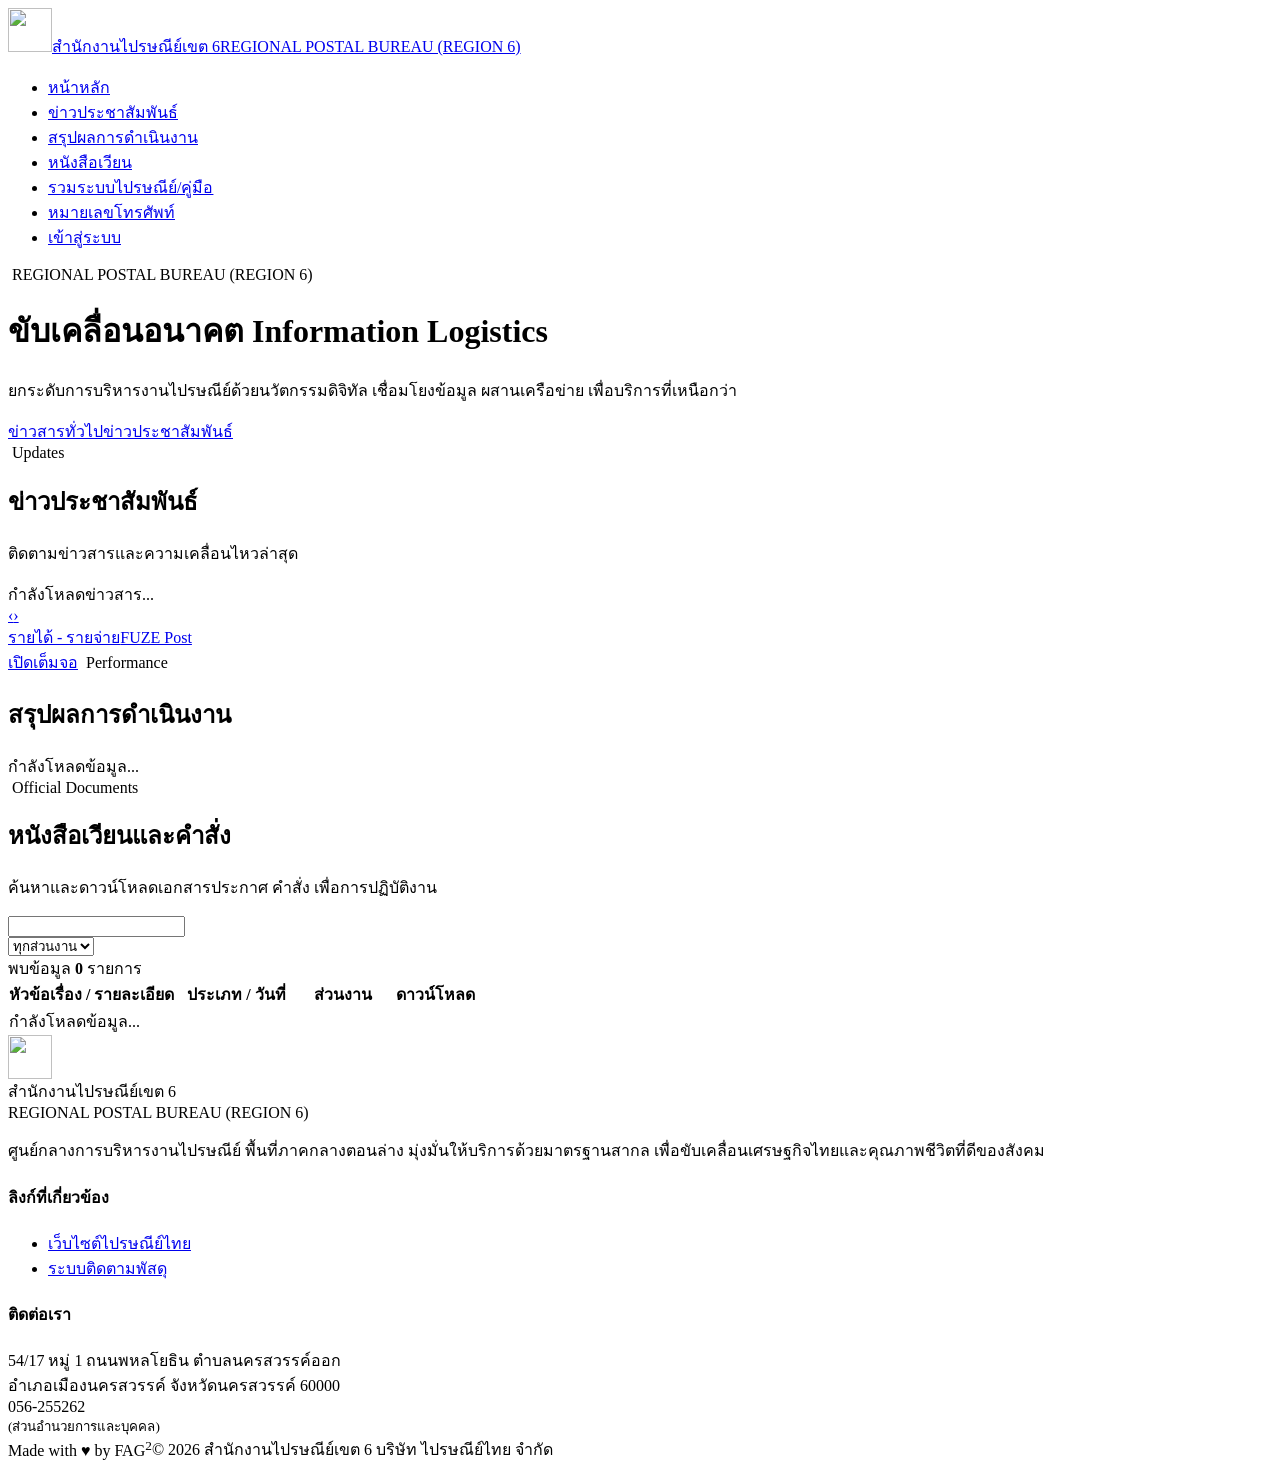
==== index.html @ f8a67f60 "Add files via upload" ====
<!DOCTYPE html PUBLIC "-//W3C//DTD XHTML 1.0 Transitional//EN" "http://www.w3.org/TR/xhtml1/DTD/xhtml1-transitional.dtd">
<html xmlns="http://www.w3.org/1999/xhtml" lang="th">
<head>
<meta http-equiv="Content-Type" content="text/html; charset=utf-8" />
<meta http-equiv="X-UA-Compatible" content="IE=edge" />
<title>สำนักงานไปรษณีย์เขต 6</title>
<link rel="stylesheet" type="text/css" href="css/style.css" />
</head>
<body>

<div id="header"><div class="in">
  <div id="logo"><a href="index.html"><img src="images/logo.png" width="44" height="44" alt="" /><span class="th">สำนักงานไปรษณีย์เขต 6</span><span class="en">REGIONAL POSTAL BUREAU (REGION 6)</span></a></div>
  <ul id="nav">
    <li><a href="index.html" class="on">หน้าหลัก</a></li>
    <li><a href="#news">ข่าวประชาสัมพันธ์</a></li>
    <li><a href="#dashboard">สรุปผลการดำเนินงาน</a></li>
    <li><a href="#circular">หนังสือเวียน</a></li>
    <li><a href="postal-systems.html">รวมระบบไปรษณีย์/คู่มือ</a></li>
    <li><a href="phone-numbers.html">หมายเลขโทรศัพท์</a></li>
    <li><a href="#" id="login-link">เข้าสู่ระบบ</a></li>
  </ul>
</div></div>

<div id="hero">
  <div class="photo"></div>
  <div class="txt">
    <div class="badge"><span class="dot">&nbsp;</span>REGIONAL POSTAL BUREAU (REGION 6)</div>
    <h1>ขับเคลื่อนอนาคต Information Logistics</h1>
    <p>ยกระดับการบริหารงานไปรษณีย์ด้วยนวัตกรรมดิจิทัล เชื่อมโยงข้อมูล ผสานเครือข่าย เพื่อบริการที่เหนือกว่า</p>
  </div>
  <div class="fade"></div>
</div>

<div class="section" id="news"><div class="wrap">
  <div class="sec-head">
    <div class="seg" id="news-seg">
      <a href="#" onclick="return setNews('ทั่วไป', this);">ข่าวสารทั่วไป</a><a href="#" class="on" onclick="return setNews('ประชาสัมพันธ์', this);">ข่าวประชาสัมพันธ์</a>
    </div>
    <span class="pillbadge"><span class="dot">&nbsp;</span>Updates</span>
    <h2>ข่าวประชาสัมพันธ์</h2>
    <p>ติดตามข่าวสารและความเคลื่อนไหวล่าสุด</p>
    <div class="clear"></div>
  </div>
  <div id="news-view"><div id="news-track"><div class="empty" style="width:1040px">กำลังโหลดข่าวสาร...</div></div></div>
  <div class="slidebtns"><a href="#" onclick="return slide(-1);">&lsaquo;</a><a href="#" onclick="return slide(1);">&rsaquo;</a></div>
</div></div>

<div class="section gray" id="dashboard"><div class="wrap">
  <div class="sec-head">
    <div class="seg red" id="dash-seg">
      <a href="#" class="on" onclick="return setDash(0, this);">รายได้ - รายจ่าย</a><a href="#" onclick="return setDash(1, this);">FUZE Post</a>
    </div>
    <a class="btn-white" id="dash-full" href="#">เปิดเต็มจอ</a>
    <span class="pillbadge"><span class="dot">&nbsp;</span>Performance</span>
    <h2>สรุปผลการดำเนินงาน</h2>
    <div class="clear"></div>
  </div>
  <div class="dash-frame" id="dash-box"><div class="empty">กำลังโหลดข้อมูล...</div></div>
</div></div>

<div class="section" id="circular"><div class="wrap">
  <div class="sec-head">
    <span class="pillbadge"><span class="dot">&nbsp;</span>Official Documents</span>
    <h2>หนังสือเวียนและคำสั่ง</h2>
    <p>ค้นหาและดาวน์โหลดเอกสารประกาศ คำสั่ง เพื่อการปฏิบัติงาน</p>
  </div>
  <div class="docbox">
    <div class="dochead">
      <div class="searchbox"><span class="ic"></span><input type="text" id="circ-q" onkeyup="renderCirc();" onchange="renderCirc();" /></div>
      <div class="selbox"><select id="circ-dept" onchange="renderCirc();"><option value="">ทุกส่วนงาน</option></select></div>
      <div class="countbox" id="circ-count">พบข้อมูล <b>0</b> รายการ</div>
      <div class="clear"></div>
    </div>
    <div class="doctable">
      <table class="docs" cellspacing="0">
        <thead><tr><th>หัวข้อเรื่อง / รายละเอียด</th><th class="c" width="120">ประเภท / วันที่</th><th class="c" width="90">ส่วนงาน</th><th class="c" width="90">ดาวน์โหลด</th></tr></thead>
        <tbody id="circ-body"><tr><td colspan="4" class="empty">กำลังโหลดข้อมูล...</td></tr></tbody>
      </table>
    </div>
  </div>
</div></div>

<div id="footer"><div class="wrap">
  <div class="c1">
    <div class="flogo"><img src="images/logo.png" width="44" height="44" alt="" /><div class="th">สำนักงานไปรษณีย์เขต 6</div><div class="en">REGIONAL POSTAL BUREAU (REGION 6)</div><div class="clear"></div></div>
    <p class="desc">ศูนย์กลางการบริหารงานไปรษณีย์ พื้นที่ภาคกลางตอนล่าง มุ่งมั่นให้บริการด้วยมาตรฐานสากล เพื่อขับเคลื่อนเศรษฐกิจไทยและคุณภาพชีวิตที่ดีของสังคม</p>
  </div>
  <div class="c2"><h4>ลิงก์ที่เกี่ยวข้อง</h4><ul class="lk"><li><a href="#">เว็บไซต์ไปรษณีย์ไทย</a></li><li><a href="#">ระบบติดตามพัสดุ</a></li></ul></div>
  <div class="c3"><h4>ติดต่อเรา</h4>
    <div class="ct"><span class="ico pin"></span>54/17 หมู่ 1 ถนนพหลโยธิน ตำบลนครสวรรค์ออก<br />อำเภอเมืองนครสวรรค์ จังหวัดนครสวรรค์ 60000</div>
    <div class="ct"><span class="ico tel"></span><span class="num">056-255262</span><br /><small>(ส่วนอำนวยการและบุคคล)</small></div>
  </div>
  <div class="clear"></div>
  <div class="copy"><span class="r">Made with &hearts; by FAG<sup>2</sup></span>&copy; 2026 สำนักงานไปรษณีย์เขต 6 บริษัท ไปรษณีย์ไทย จำกัด</div>
</div></div>

<script type="text/javascript" src="js/data.js"></script>
<script type="text/javascript" src="js/content.js"></script>
<script type="text/javascript" src="js/main.js"></script>
</body>
</html>
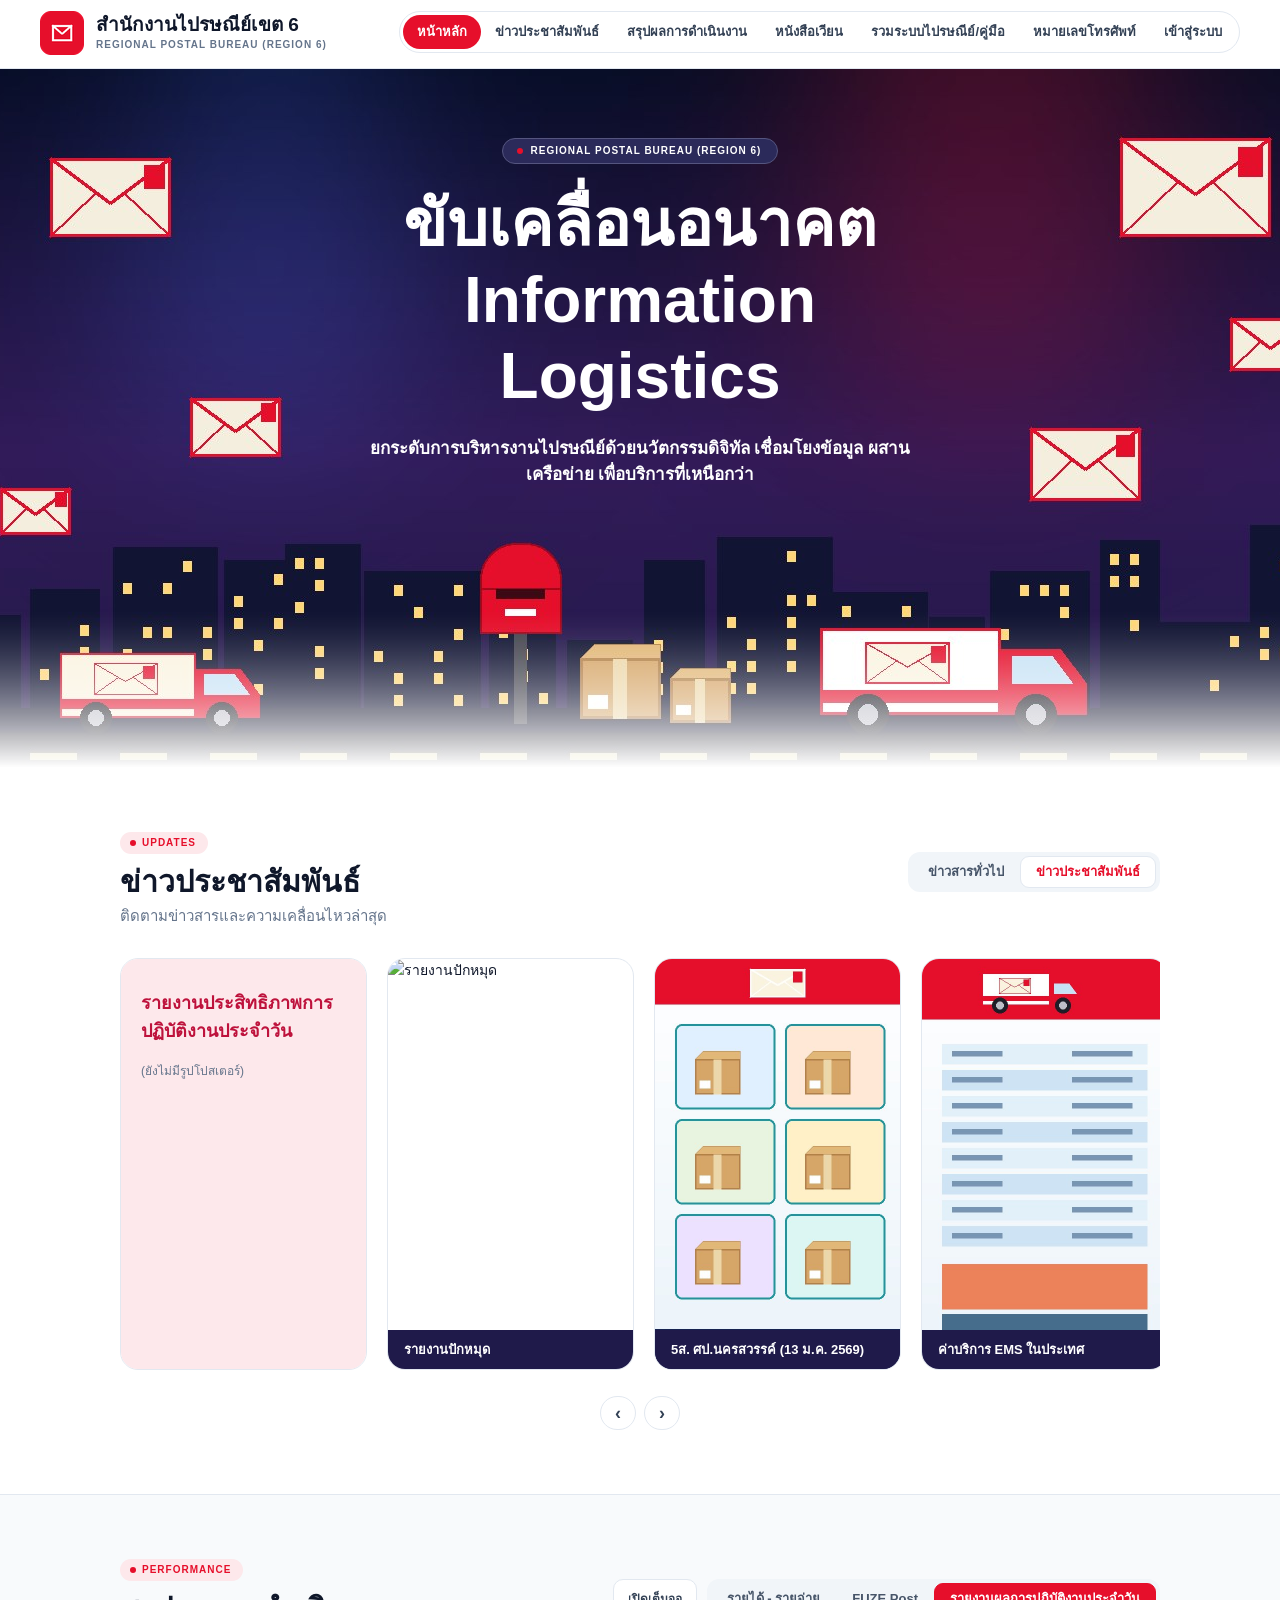
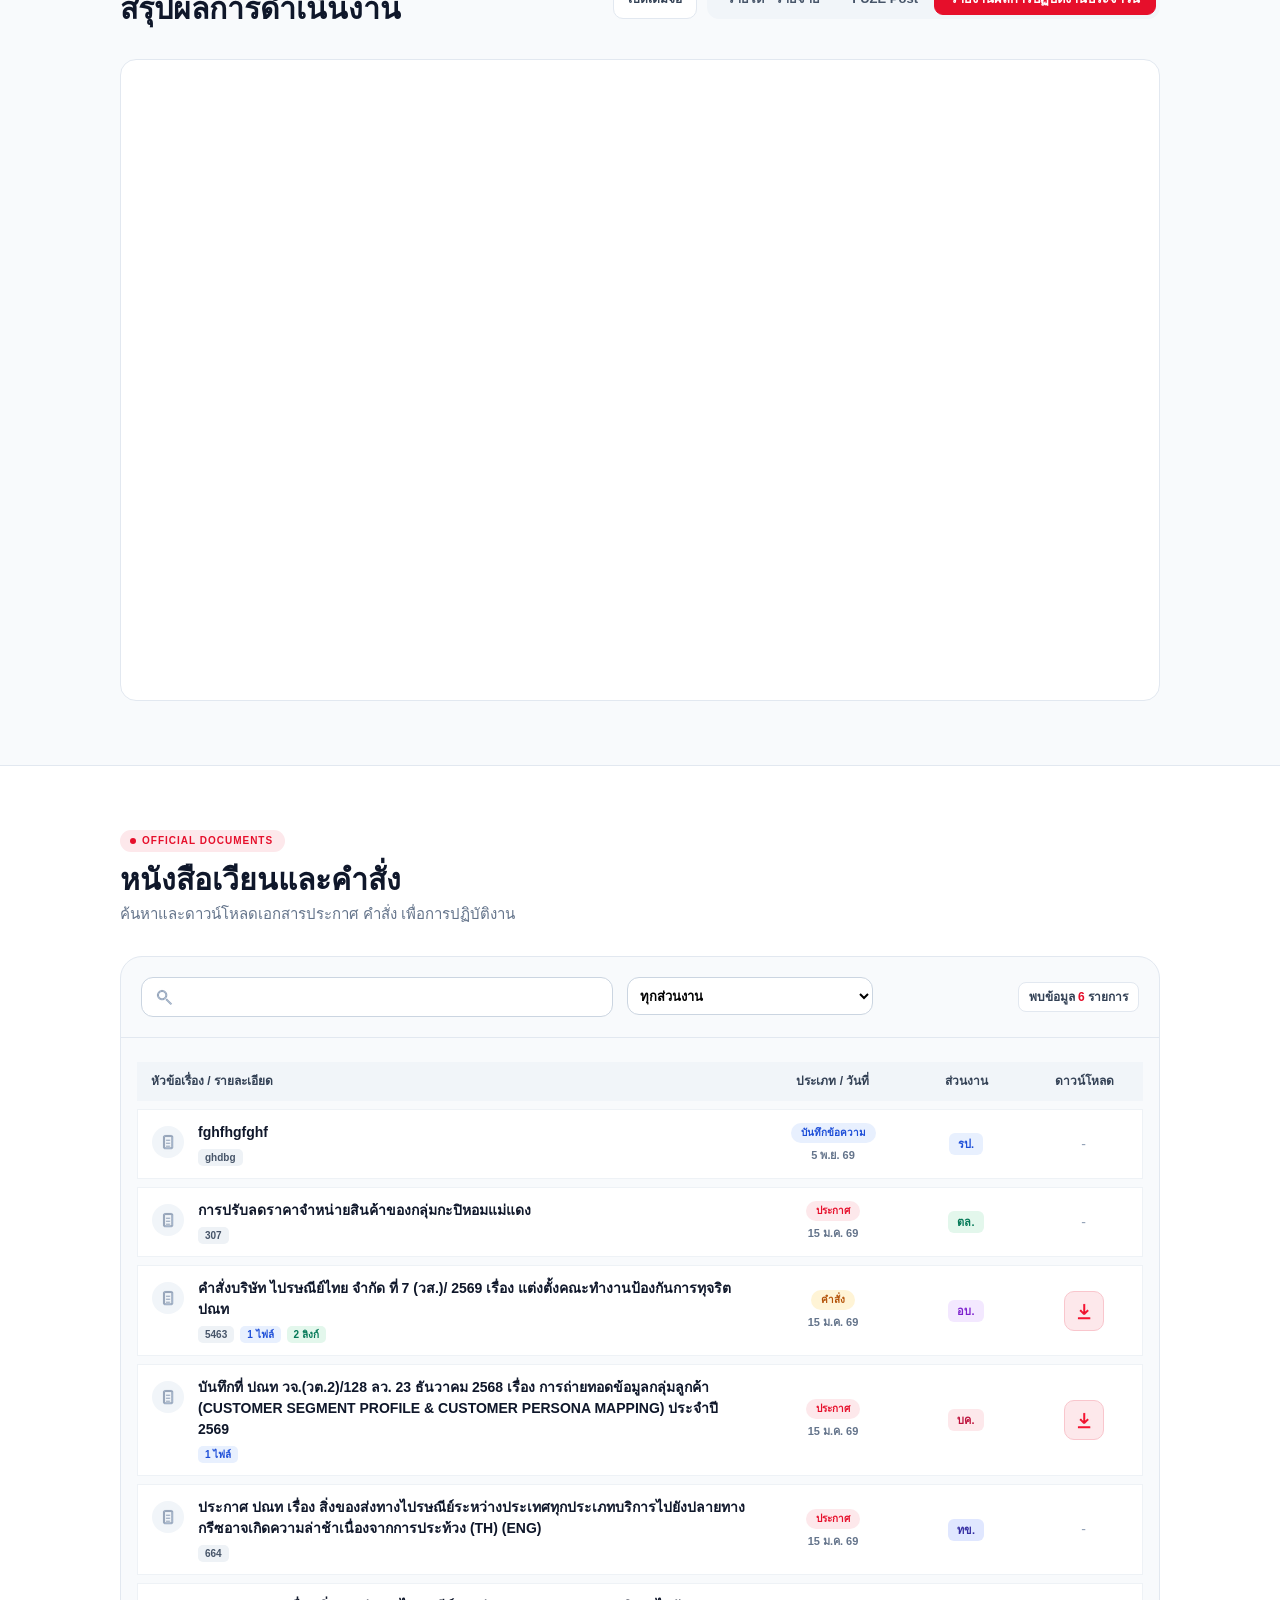
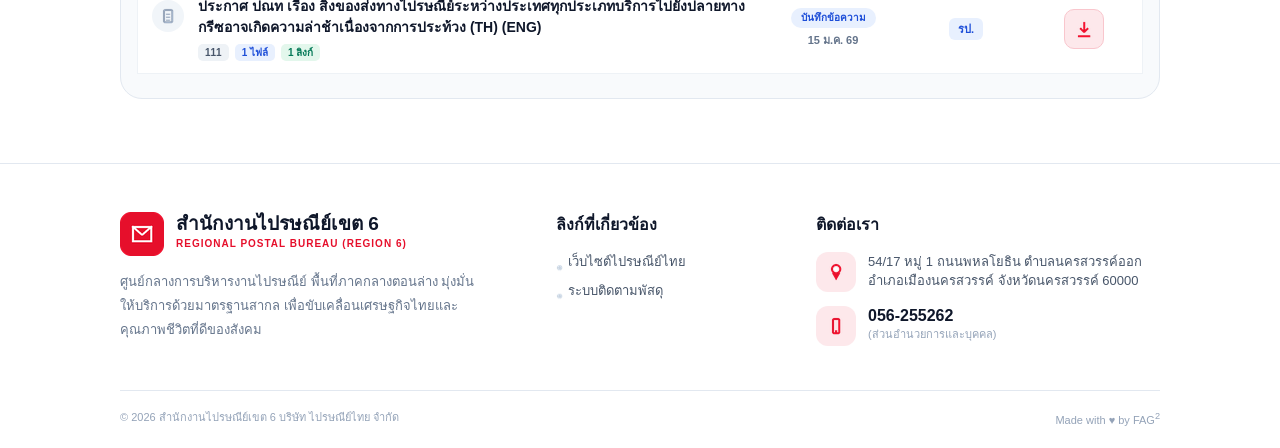
==== commit 43db75c0: "Add files via upload" ====
--- a/index.html
+++ b/index.html
@@ -47,9 +47,7 @@
 
 <div class="section gray" id="dashboard"><div class="wrap">
   <div class="sec-head">
-    <div class="seg red" id="dash-seg">
-      <a href="#" class="on" onclick="return setDash(0, this);">รายได้ - รายจ่าย</a><a href="#" onclick="return setDash(1, this);">FUZE Post</a>
-    </div>
+    <div class="seg red" id="dash-seg"></div>
     <a class="btn-white" id="dash-full" href="#">เปิดเต็มจอ</a>
     <span class="pillbadge"><span class="dot">&nbsp;</span>Performance</span>
     <h2>สรุปผลการดำเนินงาน</h2>
--- a/css/style.css
+++ b/css/style.css
@@ -0,0 +1,196 @@
+/* สำนักงานไปรษณีย์เขต 6 - CSS 2.1 รองรับ IE7/IE8 (คุณสมบัติใหม่ เช่น มุมโค้ง/เงา จะแสดงเมื่อเบราว์เซอร์รองรับเท่านั้น) */
+html, body { margin: 0; padding: 0; }
+body { font-family: Tahoma, "Microsoft Sans Serif", Arial, sans-serif; font-size: 14px; line-height: 1.6; color: #0f172a; background: #ffffff; min-width: 1080px; padding-top: 68px; }
+img { border: 0; }
+a { color: #e60f2b; text-decoration: none; }
+a:hover { text-decoration: underline; }
+h1, h2, h3, h4, p { margin: 0; padding: 0; }
+ul { margin: 0; padding: 0; list-style: none; }
+form { margin: 0; }
+.clear { clear: both; height: 0; font-size: 0; line-height: 0; overflow: hidden; }
+.wrap { width: 1040px; margin: 0 auto; position: relative; }
+.fl { float: left; }
+.fr { float: right; }
+
+/* ===== header ===== */
+#header { position: fixed; _position: absolute; top: 0; left: 0; width: 100%; height: 68px; background: #ffffff; border-bottom: 1px solid #e2e8f0; z-index: 100; }
+#header .in { width: 1200px; margin: 0 auto; position: relative; height: 68px; }
+#logo { position: absolute; left: 0; top: 11px; white-space: nowrap; width: 420px; }
+#logo a { text-decoration: none; display: block; }
+#logo img { float: left; margin-right: 12px; }
+#logo .th { display: block; font-size: 19px; font-weight: bold; color: #0f172a; line-height: 24px; padding-top: 2px; }
+#logo .en { display: block; font-size: 10px; color: #64748b; font-weight: bold; letter-spacing: 1px; line-height: 16px; }
+#nav { position: absolute; right: 0; top: 11px; background: #ffffff; border: 1px solid #e2e8f0; border-radius: 24px; padding: 3px; }
+#nav li { float: left; }
+#nav li a { display: block; padding: 0 14px; line-height: 34px; font-size: 13px; font-weight: bold; color: #334155; text-decoration: none; border-radius: 17px; }
+#nav li a:hover { color: #e60f2b; }
+#nav li a.on { background: #e60f2b; color: #ffffff; }
+
+/* ===== hero ===== */
+#hero { position: relative; height: 700px; background: #1a1442 url(../images/hero-bg.png) repeat-x 0 0; text-align: center; overflow: hidden; }
+#hero .photo { position: absolute; left: 0; top: 0; width: 100%; height: 700px; background: url(../images/hero.jpg) no-repeat center top; }
+#hero .fade { position: absolute; left: 0; bottom: 0; width: 100%; height: 160px; background: url(../images/hero-fade.png) repeat-x 0 0; }
+#hero .txt { position: relative; padding-top: 70px; z-index: 2; }
+#hero .badge { display: inline-block; *display: inline; zoom: 1; background: #2b2a5a; border: 1px solid #55557f; color: #ffffff; font-size: 10px; font-weight: bold; letter-spacing: 1px; padding: 4px 16px 4px 14px; border-radius: 14px; margin-bottom: 22px; }
+#hero .badge .dot { display: inline-block; *display: inline; zoom: 1; width: 6px; height: 6px; background: #e60f2b; border-radius: 3px; margin-right: 8px; font-size: 0; line-height: 0; vertical-align: middle; }
+#hero h1 { font-size: 64px; line-height: 76px; color: #ffffff; font-weight: bold; width: 640px; margin: 0 auto 22px auto; }
+#hero p { font-size: 17px; line-height: 26px; color: #ffffff; font-weight: bold; width: 560px; margin: 0 auto; }
+
+/* ===== sections ===== */
+.section { padding: 64px 0; }
+.section.gray { background: #f8fafc; border-top: 1px solid #e2e8f0; border-bottom: 1px solid #e2e8f0; }
+.sec-head { margin-bottom: 30px; }
+.pillbadge { display: inline-block; *display: inline; zoom: 1; background: #fde8eb; color: #e60f2b; font-size: 10px; font-weight: bold; letter-spacing: 1px; padding: 3px 12px 3px 10px; border-radius: 12px; text-transform: uppercase; margin-bottom: 8px; }
+.pillbadge .dot { display: inline-block; *display: inline; zoom: 1; width: 6px; height: 6px; background: #e60f2b; border-radius: 3px; margin-right: 6px; font-size: 0; line-height: 0; vertical-align: middle; }
+.sec-head h2 { font-size: 30px; line-height: 40px; font-weight: bold; color: #0f172a; }
+.sec-head p { color: #64748b; font-size: 15px; margin-top: 2px; }
+
+/* segmented toggle */
+.seg { float: right; background: #f1f5f9; border-radius: 12px; padding: 4px; margin-top: 20px; }
+.seg a { float: left; padding: 0 16px; line-height: 32px; font-size: 13px; font-weight: bold; color: #475569; text-decoration: none; border-radius: 9px; }
+.seg a.on { background: #ffffff; color: #e60f2b; border: 1px solid #e2e8f0; line-height: 30px; padding: 0 15px; }
+.seg.red a.on { background: #e60f2b; color: #ffffff; border-color: #e60f2b; }
+.btn-white { float: right; margin: 20px 10px 0 0; background: #ffffff; border: 1px solid #e2e8f0; border-radius: 10px; padding: 0 14px; line-height: 38px; font-size: 12px; font-weight: bold; color: #334155; text-decoration: none; }
+.btn-white:hover { color: #e60f2b; text-decoration: none; }
+
+/* ===== news slider ===== */
+#news-view { width: 1040px; height: 424px; overflow: hidden; position: relative; }
+#news-track { position: absolute; left: 0; top: 0; height: 424px; }
+.ncard { float: left; width: 245px; height: 410px; margin: 0 20px 0 0; background: #ffffff; border: 1px solid #e2e8f0; border-radius: 18px; overflow: hidden; }
+.ncard a { display: block; width: 245px; height: 410px; text-decoration: none; color: #0f172a; }
+.ncard { position: relative; }
+.ncard .cap { position: absolute; left: 0; bottom: 0; width: 213px; padding: 10px 16px; background: #1f1a4a; color: #ffffff; font-size: 13px; font-weight: bold; line-height: 19px; }
+.ncard img { display: block; width: 245px; height: 410px; }
+.ncard .ph { padding: 30px 20px; height: 350px; background: #fde8eb; color: #be123c; font-size: 18px; font-weight: bold; line-height: 28px; }
+.ncard .ph small { display: block; margin-top: 12px; font-size: 12px; color: #64748b; font-weight: normal; }
+.slidebtns { text-align: center; margin-top: 14px; }
+.slidebtns a { display: inline-block; *display: inline; zoom: 1; width: 34px; line-height: 32px; margin: 0 4px; background: #ffffff; border: 1px solid #e2e8f0; border-radius: 17px; color: #334155; font-size: 18px; font-weight: bold; text-decoration: none; }
+.slidebtns a:hover { background: #e60f2b; color: #ffffff; border-color: #e60f2b; }
+
+/* ===== dashboard ===== */
+.dash-frame { background: #ffffff; border: 1px solid #e2e8f0; border-radius: 16px; padding: 0; overflow: hidden; height: 640px; text-align: center; }
+.dash-frame iframe { width: 100%; height: 640px; border: 0; }
+.dash-frame .empty { padding-top: 260px; }
+
+/* ===== documents ===== */
+.docbox { background: #f8fafc; border: 1px solid #e2e8f0; border-radius: 22px; padding: 0; }
+.dochead { padding: 20px; border-bottom: 1px solid #e2e8f0; }
+.searchbox { float: left; width: 470px; height: 38px; background: #ffffff; border: 1px solid #cbd5e1; border-radius: 12px; position: relative; }
+.searchbox .ic { position: absolute; left: 12px; top: 9px; width: 20px; height: 20px; background: url(../images/i-search.png) no-repeat; }
+.searchbox input { position: absolute; left: 40px; top: 0; width: 420px; height: 36px; border: 0; background: transparent; font-family: Tahoma, Arial, sans-serif; font-size: 13px; padding: 0; line-height: 36px; outline: none; }
+.selbox { float: left; margin-left: 14px; }
+.selbox select { width: 246px; height: 38px; border: 1px solid #cbd5e1; border-radius: 12px; background: #ffffff; font-family: Tahoma, Arial, sans-serif; font-size: 13px; font-weight: bold; padding: 7px 8px; }
+.countbox { float: right; background: #ffffff; border: 1px solid #e2e8f0; border-radius: 8px; padding: 0 10px; line-height: 28px; margin-top: 5px; font-size: 12px; font-weight: bold; color: #334155; }
+.countbox b { color: #e60f2b; }
+.doctable { margin: 16px; }
+table.docs { width: 100%; border-collapse: separate; border-spacing: 0 8px; }
+table.docs th { background: #f1f5f9; color: #334155; font-size: 12px; font-weight: bold; text-align: left; padding: 10px 14px; }
+table.docs td { background: #ffffff; padding: 12px 14px; vertical-align: middle; border-top: 1px solid #eef2f6; border-bottom: 1px solid #eef2f6; }
+table.docs td.first { border-left: 1px solid #eef2f6; }
+table.docs td.last { border-right: 1px solid #eef2f6; }
+table.docs td.c, table.docs th.c { text-align: center; }
+.docicon { float: left; width: 32px; height: 32px; margin: 4px 14px 0 0; background: #f1f5f9 url(../images/i-doc.png) no-repeat center center; border-radius: 16px; }
+.doctitle { margin-left: 46px; font-weight: bold; font-size: 14px; line-height: 21px; color: #0f172a; }
+.doctitle a { color: #0f172a; }
+.chips { margin: 6px 0 0 46px; }
+.chip { display: inline-block; *display: inline; zoom: 1; font-size: 10px; font-weight: bold; padding: 0 7px; line-height: 17px; border-radius: 5px; background: #eef2f6; color: #475569; margin-right: 6px; }
+.chip.file { background: #e8f0fe; color: #1d4ed8; }
+.chip.link { background: #e3f7ec; color: #047857; }
+.tpill { display: inline-block; *display: inline; zoom: 1; font-size: 10px; font-weight: bold; padding: 0 10px; line-height: 20px; border-radius: 10px; }
+.tp1 { background: #e8f0fe; color: #1d4ed8; }
+.tp2 { background: #fde8eb; color: #e60f2b; }
+.tp3 { background: #fff4d6; color: #b45309; }
+.tdate { font-size: 11px; font-weight: bold; color: #64748b; margin-top: 4px; }
+.dpill { display: inline-block; *display: inline; zoom: 1; font-size: 11px; font-weight: bold; padding: 0 9px; line-height: 22px; border-radius: 6px; }
+.dp1 { background: #e8f0fe; color: #1d4ed8; }
+.dp2 { background: #e0e7ff; color: #3730a3; }
+.dp3 { background: #e3f7ec; color: #047857; }
+.dp4 { background: #fde8eb; color: #be123c; }
+.dp5 { background: #f3e8ff; color: #7e22ce; }
+.dp6 { background: #fff4d6; color: #b45309; }
+.dp7 { background: #e0f2fe; color: #0369a1; }
+.dlbtn { display: inline-block; *display: inline; zoom: 1; width: 38px; height: 38px; background: #fde8eb url(../images/i-dl.png) no-repeat center center; border: 1px solid #f9c6cd; border-radius: 10px; }
+.dash { color: #94a3b8; }
+.empty { text-align: center; color: #94a3b8; padding: 30px 0; }
+
+/* ===== footer ===== */
+#footer { background: #ffffff; border-top: 1px solid #e2e8f0; padding: 48px 0 0 0; }
+#footer .c1 { float: left; width: 360px; margin-right: 76px; }
+#footer .c2 { float: left; width: 200px; margin-right: 60px; }
+#footer .c3 { float: left; width: 340px; }
+#footer .flogo { margin-bottom: 14px; }
+#footer .flogo img { float: left; margin-right: 12px; }
+#footer .flogo .th { font-size: 19px; font-weight: bold; line-height: 24px; color: #0f172a; }
+#footer .flogo .en { font-size: 10px; font-weight: bold; color: #e60f2b; letter-spacing: 1px; }
+#footer p.desc { color: #64748b; font-size: 13px; line-height: 24px; }
+#footer h4 { font-size: 16px; font-weight: bold; margin-bottom: 14px; color: #0f172a; }
+#footer .lk li { margin-bottom: 8px; padding-left: 12px; font-size: 13px; background: url(../images/dot.png) no-repeat 0 8px; }
+#footer .lk li a { color: #475569; }
+#footer .ct { position: relative; padding-left: 52px; margin-bottom: 14px; min-height: 40px; _height: 40px; color: #475569; font-size: 13px; line-height: 19px; }
+#footer .ct .ico { position: absolute; left: 0; top: 0; width: 40px; height: 40px; background: #fde8eb no-repeat center center; border-radius: 12px; }
+#footer .ct .ico.pin { background-image: url(../images/i-pin.png); }
+#footer .ct .ico.tel { background-image: url(../images/i-phone.png); }
+#footer .ct .num { font-size: 16px; font-weight: bold; color: #0f172a; }
+#footer .ct small { color: #94a3b8; font-size: 11px; }
+#footer .copy { border-top: 1px solid #e2e8f0; margin-top: 30px; padding: 18px 0 22px 0; font-size: 11px; color: #94a3b8; }
+#footer .copy .r { float: right; }
+
+/* ===== sub pages ===== */
+.band { height: 230px; background: #1a1442 url(../images/hero-bg.png) repeat-x 0 0; text-align: center; position: relative; }
+.band .fade { position: absolute; left: 0; bottom: 0; width: 100%; height: 90px; background: url(../images/hero-fade.png) repeat-x 0 0; }
+.band .txt { position: relative; z-index: 2; padding-top: 46px; }
+.band .badge { display: inline-block; *display: inline; zoom: 1; color: #ff5d70; font-size: 10px; font-weight: bold; letter-spacing: 1px; padding: 2px 14px; border-radius: 12px; background: #2b2a5a; margin-bottom: 8px; }
+.band h1 { font-size: 40px; line-height: 52px; color: #ffffff; }
+.searchcard { width: 520px; margin: -40px auto 28px auto; background: #ffffff; border: 1px solid #e2e8f0; border-radius: 22px; padding: 18px 22px 22px 22px; position: relative; z-index: 3; }
+.searchcard label { display: block; font-size: 11px; font-weight: bold; color: #64748b; margin-bottom: 6px; }
+.searchcard .searchbox { float: none; width: 518px; background: #f8fafc; }
+.searchcard .searchbox input { width: 470px; }
+table.phones { width: 100%; border-collapse: collapse; background: #ffffff; border: 1px solid #e2e8f0; }
+table.phones th { background: #f8fafc; font-size: 11px; font-weight: bold; color: #64748b; text-align: left; padding: 12px 14px; border-bottom: 1px solid #e2e8f0; }
+table.phones td { padding: 12px 14px; border-bottom: 1px solid #f1f5f9; font-size: 13px; }
+table.phones td.nm { font-weight: bold; }
+table.phones td.tel { color: #e60f2b; font-weight: bold; font-size: 14px; }
+table.phones tr.row:hover td { background: #fff7f8; }
+.zip { display: inline-block; *display: inline; zoom: 1; background: #f1f5f9; color: #475569; font-size: 11px; padding: 0 8px; line-height: 20px; border-radius: 5px; }
+
+/* postal systems hub */
+#hubbar { position: fixed; _position: absolute; top: 0; left: 0; width: 100%; height: 56px; background: #ffffff; border-top: 3px solid #e60f2b; border-bottom: 1px solid #e2e8f0; z-index: 100; }
+#hubbar .wrap { width: 1160px; }
+#hubbar .back { position: absolute; left: 0; top: 11px; width: 36px; height: 36px; border-radius: 18px; background: #f1f5f9 url(../images/i-back.png) no-repeat center center; }
+#hubbar .ttl { position: absolute; left: 56px; top: 8px; white-space: nowrap; }
+#hubbar .ttl img { float: left; margin-right: 8px; margin-top: 4px; }
+#hubbar .ttl b { display: block; font-size: 15px; line-height: 20px; color: #0f172a; }
+#hubbar .ttl span { display: block; font-size: 9px; font-weight: bold; letter-spacing: 1px; color: #64748b; line-height: 12px; }
+#hubbar .searchbox { position: absolute; right: 0; top: 7px; width: 310px; height: 34px; background: #f1f5f9; border-color: #e2e8f0; }
+#hubbar .searchbox .ic { top: 7px; }
+#hubbar .searchbox input { width: 260px; height: 32px; line-height: 32px; }
+body.hub { padding-top: 60px; background: #ffffff; }
+#side { float: left; width: 220px; padding-top: 42px; }
+#side a { display: block; padding: 8px 10px; margin-bottom: 4px; font-size: 13px; font-weight: bold; color: #334155; text-decoration: none; border-radius: 8px; }
+#side a:hover, #side a.on { background: #fde8eb; color: #e60f2b; }
+#main { float: left; width: 800px; margin-left: 60px; padding-top: 28px; }
+.filter { margin-bottom: 24px; padding-bottom: 14px; border-bottom: 1px solid #eef2f6; font-size: 12px; color: #64748b; font-weight: bold; }
+.filter a { display: inline-block; *display: inline; zoom: 1; margin-left: 8px; padding: 0 16px; line-height: 28px; border: 1px solid #cbd5e1; border-radius: 15px; color: #334155; text-decoration: none; background: #ffffff; }
+.filter a.on { background: #0f172a; border-color: #0f172a; color: #ffffff; }
+.grp { margin-bottom: 40px; }
+.grp .gh { margin-bottom: 14px; }
+.grp .gh .gi { float: left; width: 38px; height: 38px; border: 1px solid #e2e8f0; border-radius: 10px; background: #fff url(../images/i-mail.png) no-repeat center center; margin-right: 14px; margin-top: 2px; }
+.grp .gh h2 { font-size: 22px; line-height: 28px; font-weight: bold; }
+.grp .gh p { color: #64748b; font-size: 12px; }
+.sub { font-size: 11px; font-weight: bold; color: #64748b; letter-spacing: 1px; margin: 16px 0 10px 0; text-transform: uppercase; }
+.sitem { float: left; width: 232px; height: 48px; margin: 0 12px 12px 0; background: #ffffff; border: 1px solid #e2e8f0; border-radius: 12px; padding: 0; position: relative; }
+.sitem a { display: block; padding: 8px 30px 0 52px; height: 40px; color: #0f172a; text-decoration: none; overflow: hidden; }
+.sitem .ico { position: absolute; left: 10px; top: 8px; width: 32px; height: 32px; border-radius: 16px; background: #fde8eb url(../images/i-globe.png) no-repeat center center; }
+.sitem .ico.d { background: #e8f0fe url(../images/i-doc-blue.png) no-repeat center center; }
+.sitem b { display: block; font-size: 12px; line-height: 18px; white-space: nowrap; overflow: hidden; }
+.sitem small { display: block; font-size: 10px; color: #64748b; line-height: 14px; }
+.sitem .st { position: absolute; right: 8px; top: 8px; width: 20px; height: 20px; background: url(../images/i-star.png) no-repeat; }
+
+/* ป๊อปอัปขยายรูปข่าว */
+#lb { display: none; position: fixed; left: 0; top: 0; width: 100%; height: 100%; z-index: 9999; }
+#lb .lb-bg { position: absolute; left: 0; top: 0; width: 100%; height: 100%; background: #000000; opacity: 0.8; filter: alpha(opacity=80); cursor: pointer; }
+#lb .lb-box { position: absolute; left: 50%; top: 50%; text-align: center; }
+#lb img { display: block; margin: 0 auto; background: #ffffff; border: 4px solid #ffffff; }
+#lb .lb-cap { margin-top: 10px; color: #ffffff; font-size: 15px; font-weight: bold; line-height: 22px; }
+#lb .lb-link { display: inline-block; margin-left: 14px; padding: 3px 14px; background: #e60f2b; color: #ffffff; font-size: 13px; text-decoration: none; border-radius: 12px; }
+#lb .lb-x { position: absolute; right: -14px; top: -14px; width: 30px; height: 30px; line-height: 28px; background: #e60f2b; color: #ffffff; font-size: 22px; font-weight: bold; text-align: center; text-decoration: none; border-radius: 15px; z-index: 2; }
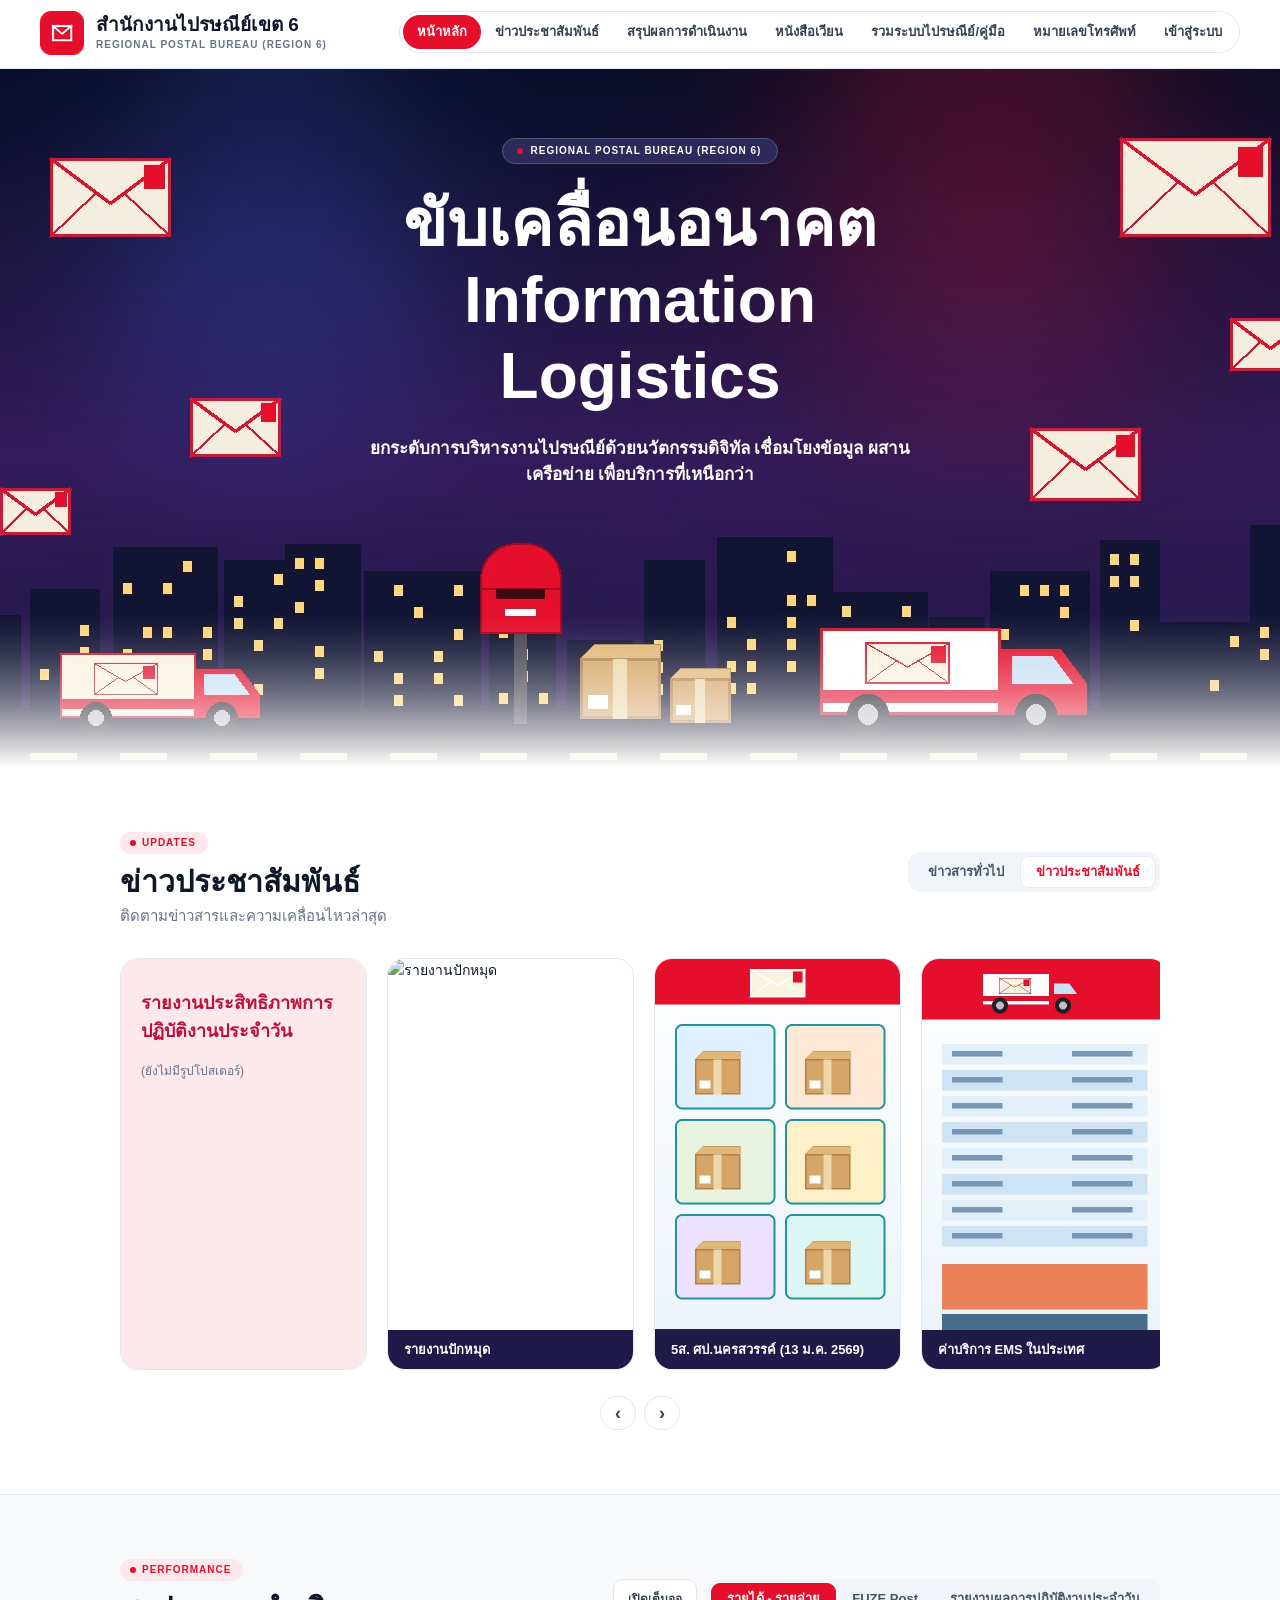
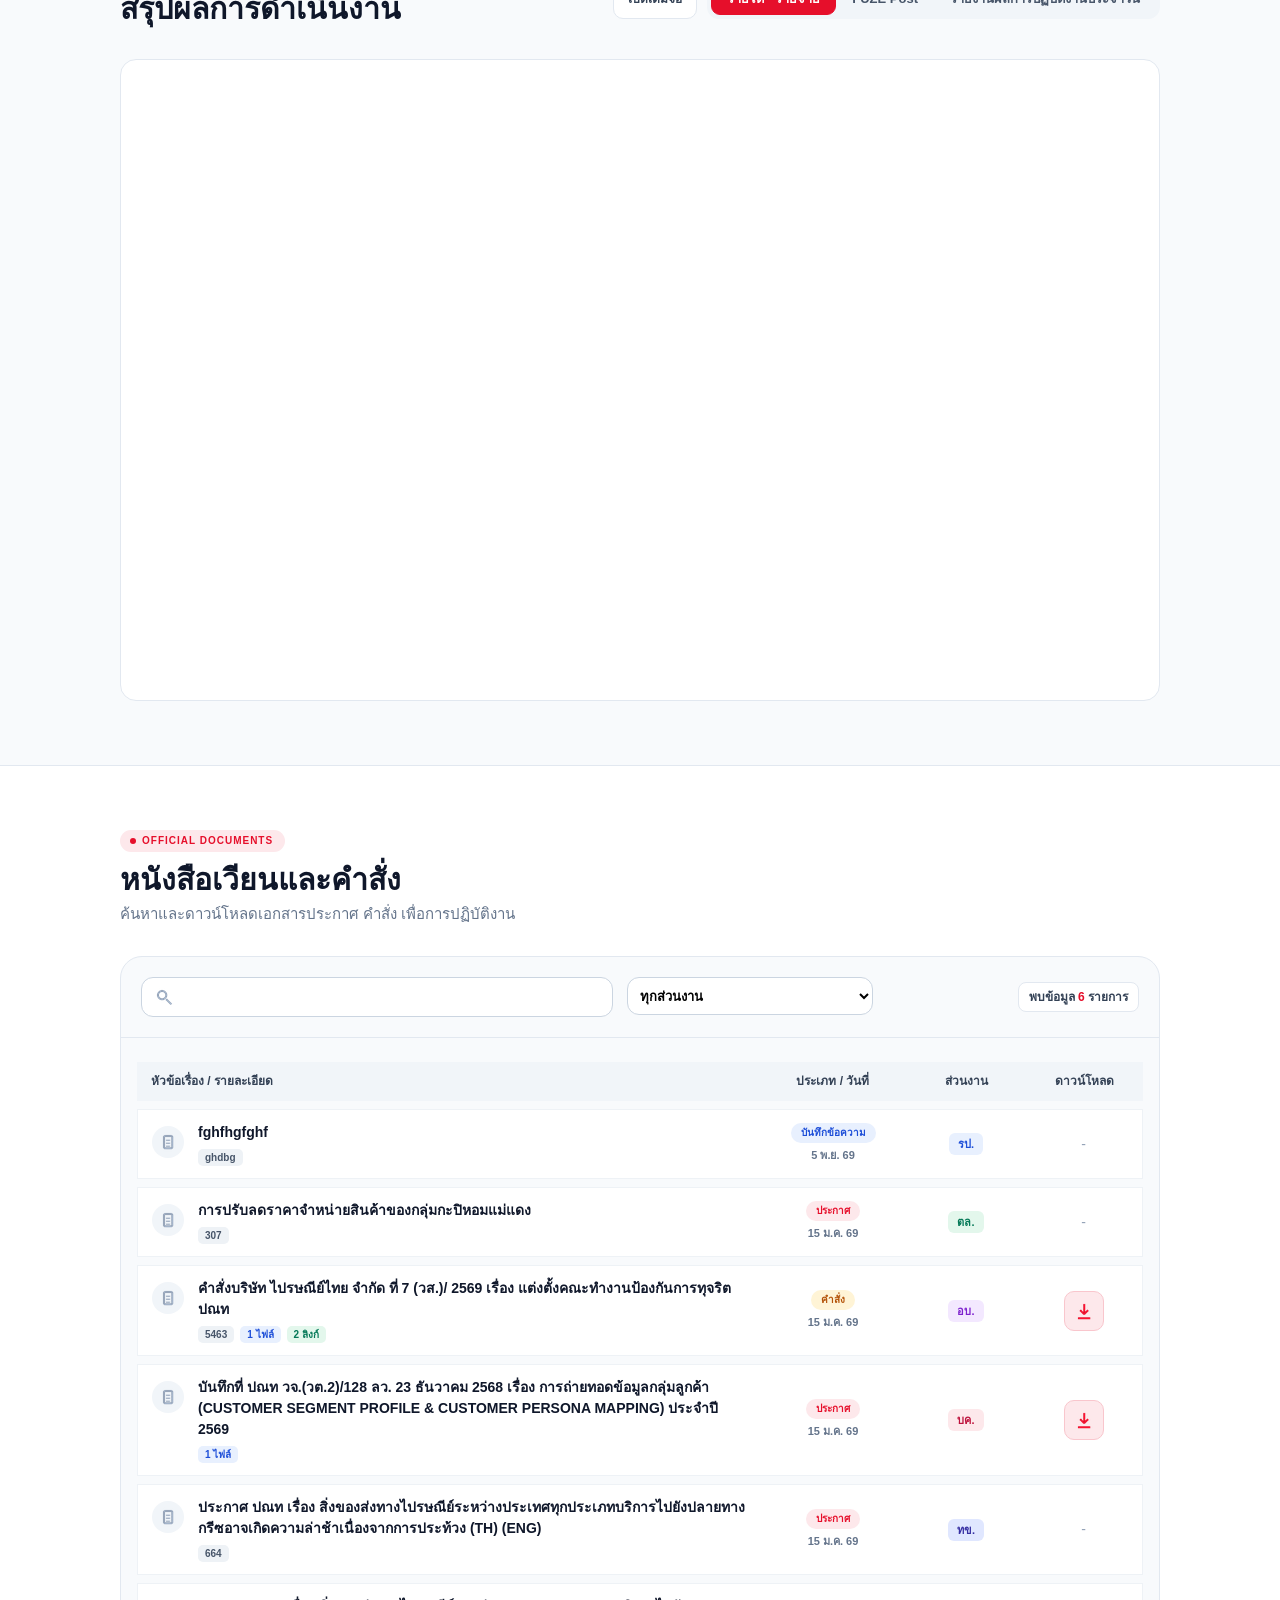
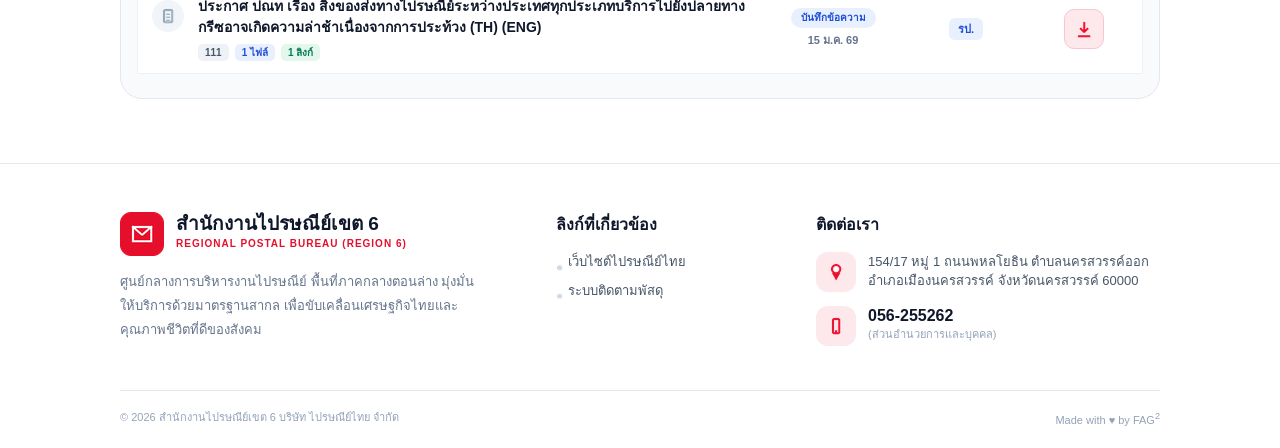
==== commit db324bc2: "Add files via upload" ====
--- a/index.html
+++ b/index.html
@@ -85,7 +85,7 @@
   </div>
   <div class="c2"><h4>ลิงก์ที่เกี่ยวข้อง</h4><ul class="lk"><li><a href="#">เว็บไซต์ไปรษณีย์ไทย</a></li><li><a href="#">ระบบติดตามพัสดุ</a></li></ul></div>
   <div class="c3"><h4>ติดต่อเรา</h4>
-    <div class="ct"><span class="ico pin"></span>54/17 หมู่ 1 ถนนพหลโยธิน ตำบลนครสวรรค์ออก<br />อำเภอเมืองนครสวรรค์ จังหวัดนครสวรรค์ 60000</div>
+    <div class="ct"><span class="ico pin"></span>154/17 หมู่ 1 ถนนพหลโยธิน ตำบลนครสวรรค์ออก<br />อำเภอเมืองนครสวรรค์ จังหวัดนครสวรรค์ 60000</div>
     <div class="ct"><span class="ico tel"></span><span class="num">056-255262</span><br /><small>(ส่วนอำนวยการและบุคคล)</small></div>
   </div>
   <div class="clear"></div>
